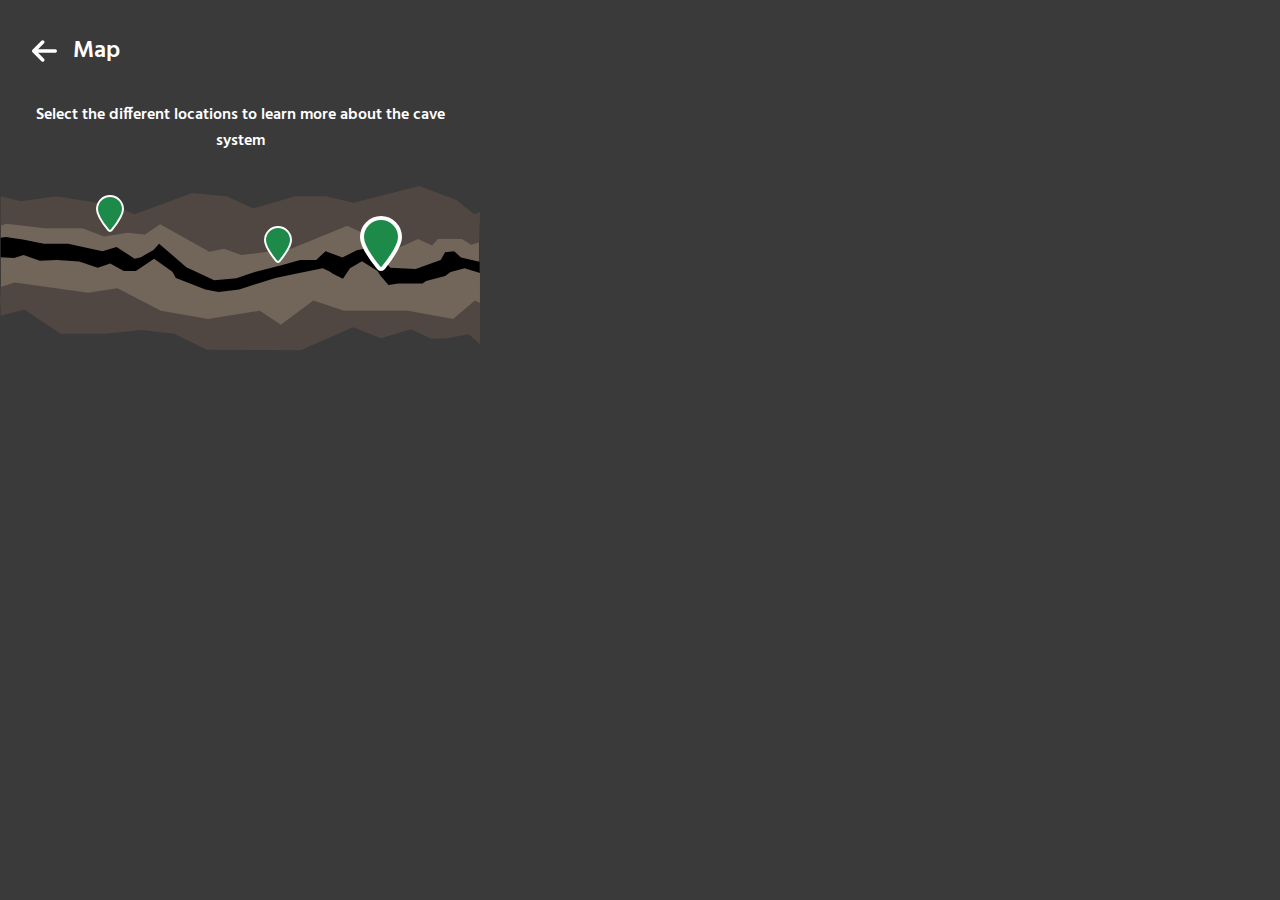
==== hansen-cave.html @ b4bee077 "Added cave background and markers" ====
<!DOCTYPE html>
<html lang="en">
<head>
    <meta charset="UTF-8">
    <meta http-equiv="X-UA-Compatible" content="IE=edge">
    <meta name="viewport" content="width=device-width, initial-scale=1.0">
    <link rel="stylesheet" href="./css/cave-cutout.css">
    <title>Cave Cutout Test - Hansen Cave</title>
</head>
<body>
    <div class="back-to-map-container">
        <a href="./index.html">
            <img src="./assets/arrow-left-solid.svg" alt="Back arrow">
            Map
        </a>
    </div>

    <p class="cave-text">Select the different locations to learn more about the cave system</p>

    <div class="cave-container">
        <img src="./assets/Cave.svg" alt="Cave Background" class="cave-background">
        
        <a href="./timp-cave.html" id="timp-marker">
            <img src="./assets/marker.svg" alt="Small location marker icon">
        </a>
        <a href="./middle-cave.html" id="middle-marker">
            <img src="./assets/marker.svg" alt="Small location marker icon">
        </a>
        <a href="./hansen-cave.html" id="hansen-marker">
            <img src="./assets/big-marker.svg" alt="Big location marker icon">
        </a>
    </div>

    <script src="./js/cave-cutout.js"></script>
</body>
</html>
---- css/cave-cutout.css ----
@import url('https://fonts.googleapis.com/css2?family=Hind:wght@400;600&display=swap');

* {
    box-sizing: border-box;
}

body {
    display: flex;
    flex-direction: column;
    align-items: center;
    font-family: 'Hind', sans-serif;
    height: 100vh;
    max-width: 480px;
    margin: 0;
    background-color: #3a3a3a;
    color: #fff;
    transition: box-shadow 0.3s linear;
}

.modal {
    display: block;
    position: fixed;
    z-index: 99;
    left: 0;
    top: 0;
    width: 100%;
    height: 100%;
    overflow: auto;
    background-color: rgba(255, 255, 255, 0.97);
    color: #000;
}
.modal-content {
    display: flex;
    flex-direction: column;
    align-items: center;
    margin: 0;
    padding: 0;
}
.modal-content img {
    margin: 4rem 0;
}
.modal-content-text {
    display: flex;
    flex-direction: column;
    margin: 0 2rem;
}
.modal-content-text h1 {
    font-size: 36px;
}
.modal-content-text p {
    font-size: 24px;
    margin: 0;
}
.modal-content #close-modal-btn {
    margin: 5rem 0 3rem 0;
    padding: 1.2rem;
    width: 87.5%;
    border: none;
    border-radius: 16px;
    background-color: #1E8A49;
    color: #fff;
    font-size: 20px;
    font-weight: 600;
    text-align: center;
    box-shadow: rgba(0, 0, 0, 0.16) 0px 3px 6px, rgba(0, 0, 0, 0.23) 0px 3px 6px;
}
/* fade out animation when modal is closed */
.fade-out {
    animation: fadeOut .3s linear;
}
@keyframes fadeOut {
    0% { opacity: 1;}
    50% { opacity: .5;}
    100% {opacity: 0;}
}

.back-to-map-container {
    display: flex;
    justify-content: start;
    align-items: flex-start;
    width: 100%;
    padding: 2rem;
    z-index: 1;
}
.back-to-map-container a {
    display: flex;
    text-decoration: none;
    color: #fff;
    font-size: 24px;
    font-weight: 600;
}
.back-to-map-container img {
    width: 25px;
    margin-right: 1rem;
}

.cave-text {
    text-align: center;
    margin: 0;
    padding: 0 2rem;
    font-weight: 600;
}

.cave-container {
    position: relative;
    width: 100%;
}
.cave-background {
    position: relative;
    width: 100%;
    margin-top: 2rem;
}
#timp-marker {
    position: absolute;
    top: 20%;
    left: 20%;
}
#middle-marker {
    position: absolute;
    top: 35%;
    left: 55%;
}
#hansen-marker {
    position: absolute;
    top: 30%;
    left: 75%;
}
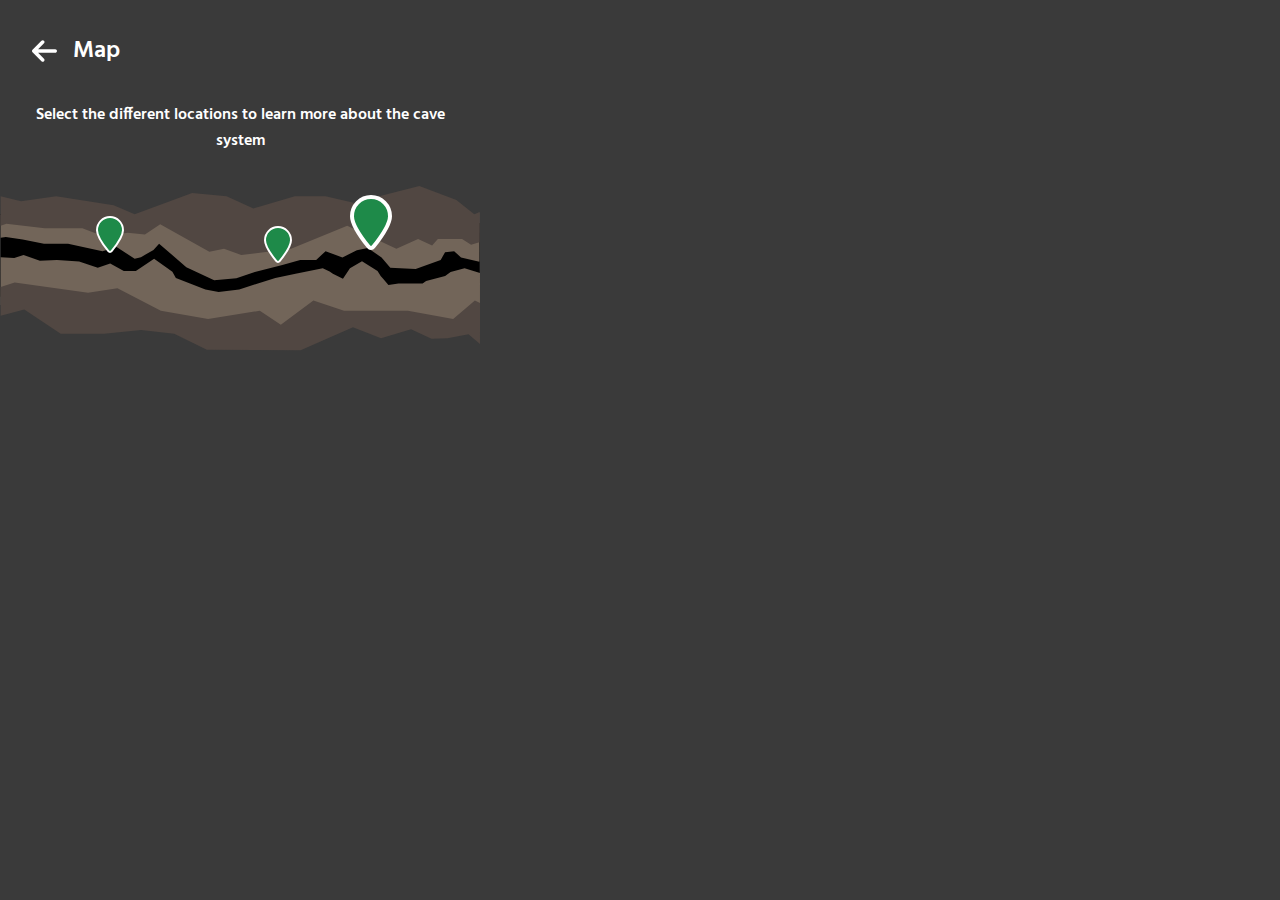
==== commit 12692b2c: "Edited marker positions" ====
--- a/hansen-cave.html
+++ b/hansen-cave.html
@@ -20,13 +20,13 @@
     <div class="cave-container">
         <img src="./assets/Cave.svg" alt="Cave Background" class="cave-background">
         
-        <a href="./timp-cave.html" id="timp-marker">
+        <a href="./timp-cave.html" id="timp-marker2">
             <img src="./assets/marker.svg" alt="Small location marker icon">
         </a>
         <a href="./middle-cave.html" id="middle-marker">
             <img src="./assets/marker.svg" alt="Small location marker icon">
         </a>
-        <a href="./hansen-cave.html" id="hansen-marker">
+        <a href="./hansen-cave.html" id="hansen-marker2">
             <img src="./assets/big-marker.svg" alt="Big location marker icon">
         </a>
     </div>
--- a/css/cave-cutout.css
+++ b/css/cave-cutout.css
@@ -113,7 +113,7 @@
 #timp-marker {
     position: absolute;
     top: 20%;
-    left: 20%;
+    left: 18%;
 }
 #middle-marker {
     position: absolute;
@@ -124,4 +124,19 @@
     position: absolute;
     top: 30%;
     left: 75%;
+}
+#timp-marker2 {
+    position: absolute;
+    top: 30%;
+    left: 20%;
+}
+#middle-marker2 {
+    position: absolute;
+    top: 25%;
+    left: 53%;
+}
+#hansen-marker2 {
+    position: absolute;
+    top: 20%;
+    left: 73%;
 }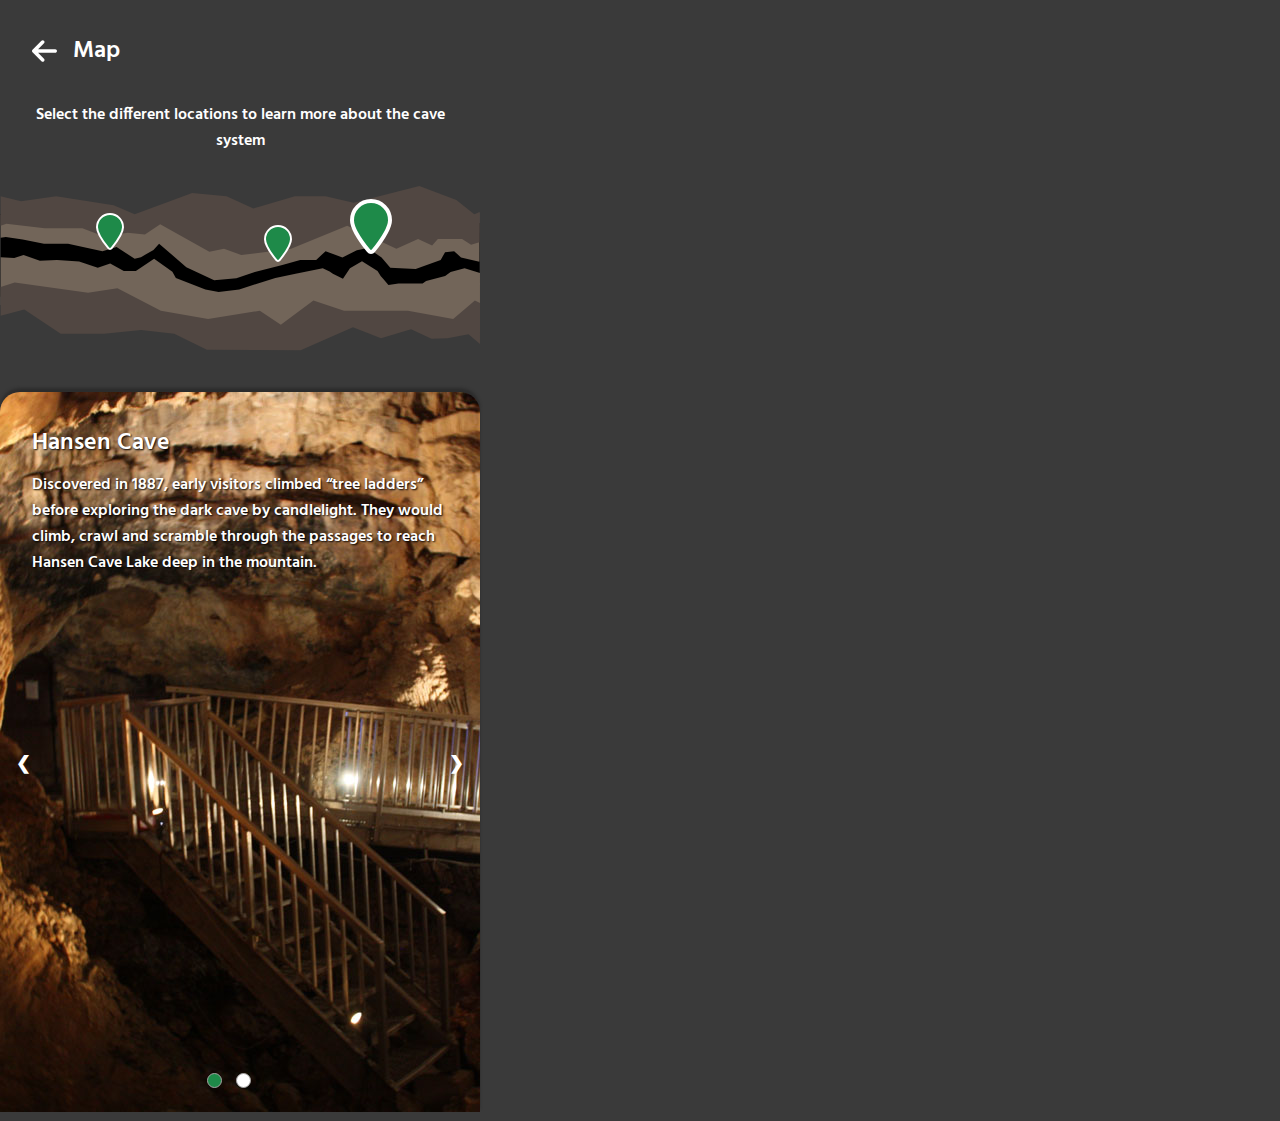
==== commit 01b3c234: "Hansen cave page slideshow completed" ====
--- a/hansen-cave.html
+++ b/hansen-cave.html
@@ -31,6 +31,29 @@
         </a>
     </div>
 
+    <!-- Slideshow -->
+    <div class="slideshow-container">
+        <div class="slides slide-fade">
+            <div class="image-heading">Hansen Cave</div>
+            <div class="image-text">Discovered in 1887, early visitors climbed “tree ladders” before exploring the dark cave by candlelight. They would climb, crawl and scramble through the passages to reach Hansen Cave Lake deep in the mountain.</div>
+            <img src="./assets/hansen-cave1.jpg" alt="Kids exploring Timp Cave">
+        </div>
+
+        <div class="slides slide-fade">
+            <div class="image-heading">Hansen Cave</div>
+            <div class="image-text">Hansen Cave Lake is an underground body of water that raises to nearly 15 feet in the spring, then slowly drops to 2-3 feet in the late fall.  Visitors on the Introduction to Caving Tour travel the cave passages to experience the dark, quiet lake in the back of Hansen Cave.</div>
+            <img src="./assets/hansen-cave2.jpg" alt="Image inside Timp Cave">
+        </div>
+
+        <a class="prev">❮</a>
+        <a class="next">❯</a>
+
+        <div class="dot-container2">
+            <span class="dot"></span>
+            <span class="dot"></span>
+        </div>
+    </div>
+
     <script src="./js/cave-cutout.js"></script>
 </body>
 </html>--- a/css/cave-cutout.css
+++ b/css/cave-cutout.css
@@ -9,7 +9,6 @@
     flex-direction: column;
     align-items: center;
     font-family: 'Hind', sans-serif;
-    height: 100vh;
     max-width: 480px;
     margin: 0;
     background-color: #3a3a3a;
@@ -108,35 +107,116 @@
 .cave-background {
     position: relative;
     width: 100%;
-    margin-top: 2rem;
+    margin: 2rem 0;
 }
 #timp-marker {
     position: absolute;
-    top: 20%;
+    top: 18%;
     left: 18%;
 }
 #middle-marker {
     position: absolute;
-    top: 35%;
+    top: 30%;
     left: 55%;
 }
 #hansen-marker {
     position: absolute;
-    top: 30%;
+    top: 28%;
     left: 75%;
 }
 #timp-marker2 {
     position: absolute;
-    top: 30%;
+    top: 25%;
     left: 20%;
 }
 #middle-marker2 {
     position: absolute;
-    top: 25%;
+    top: 22%;
     left: 53%;
 }
 #hansen-marker2 {
     position: absolute;
-    top: 20%;
+    top: 19%;
     left: 73%;
+}
+
+/* Slideshow */
+.slideshow-container {
+    position: relative;
+    width: 100%;
+    margin: 0;
+}
+.slides {
+    display: none;
+}
+.image-heading {
+    font-size: 24px;
+    font-weight: 600;
+    position: absolute;
+    top: 2rem;
+    left: 2rem;
+    text-shadow: 1px 1px 2px #000000;
+}
+.image-text {
+    font-size: 16px;
+    font-weight: 600;
+    position: absolute;
+    top: 5rem;
+    left: 2rem;
+    margin-right: 2rem;
+    text-shadow: 1px 1px 2px #000000;
+}
+.slides img {
+    width: 100%;
+    border-top-left-radius: 20px;
+    border-top-right-radius: 20px;
+    box-shadow: 0px -4px 3px rgba(40, 40, 40, 0.75);
+}
+.prev, .next {
+    position: absolute;
+    top: 50%;
+    width: auto;
+    padding: 16px;
+    margin-top: -22px;
+    font-weight: bold;
+    font-size: 18px;
+    transition: 0.6s ease;
+    border-radius: 0 3px 3px 0;
+    user-select: none;
+}
+.next {
+    right: 0;
+    border-radius: 3px 0 0 3px;
+}
+.dot-container {
+    position: absolute;
+    bottom: 1.5rem;
+    left: 40%;
+}
+.dot-container2 {
+    position: absolute;
+    bottom: 1.5rem;
+    left: 42%;
+}
+.dot {
+    height: 15px;
+    width: 15px;
+    margin: 0 5px;
+    background-color: #fff;
+    border-radius: 50%;
+    border: 1px solid #A6A4A4;
+    display: inline-block;
+    transition: background-color 0.6s ease;
+}
+.active {
+    background-color: #1E8A49;
+}
+/* Slide fade animation */
+.slide-fade {
+    animation-name: slide-fade;
+    animation-duration: 1.5s;
+}
+@keyframes slide-fade {
+    from {opacity: .4;}
+    to {opacity: 1;}
 }